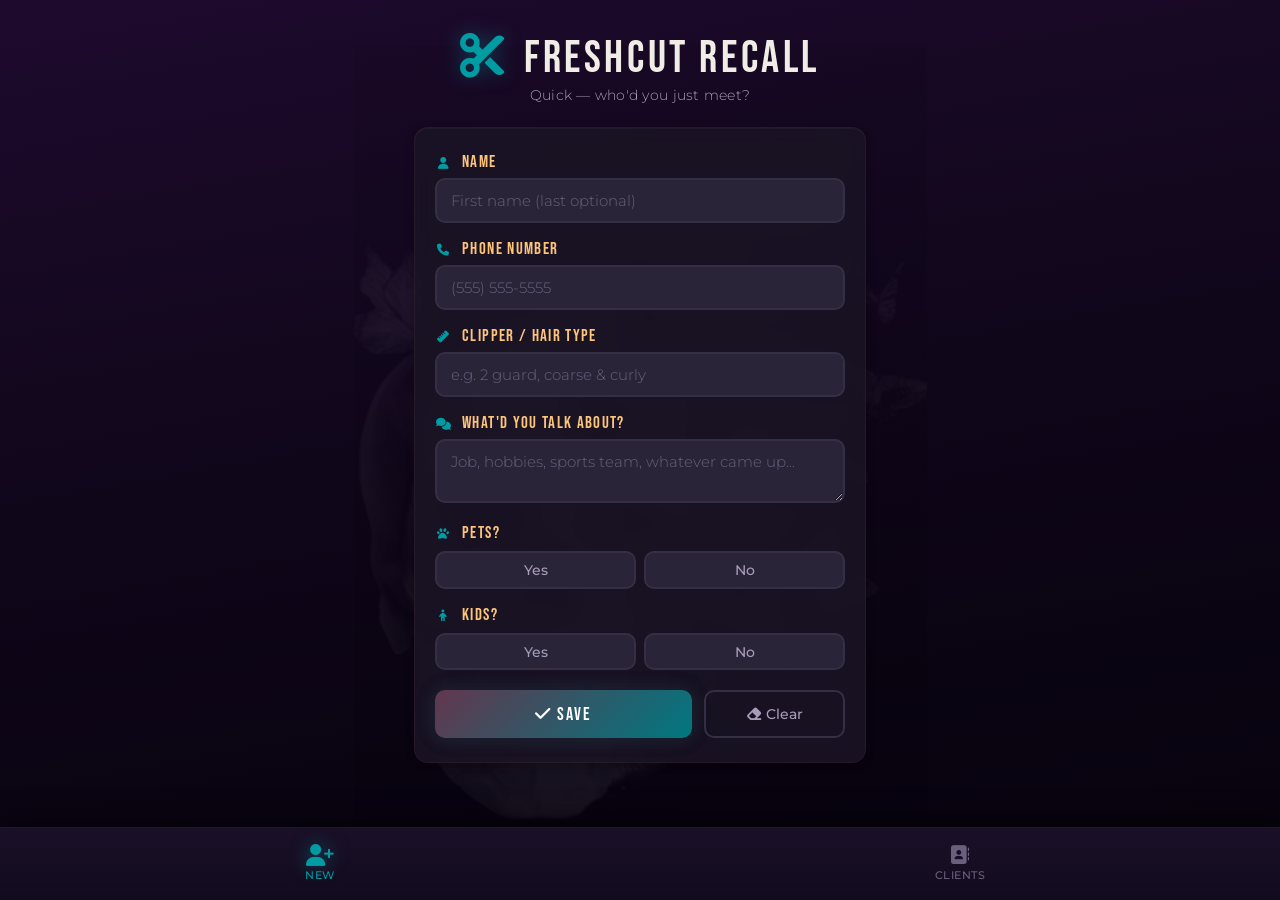
==== index.html @ a7195bd8 "Add files via upload" ====
<!DOCTYPE html>
<html lang="en">
<head>
  <meta charset="UTF-8" />
  <meta name="viewport" content="width=device-width, initial-scale=1.0, maximum-scale=1.0, user-scalable=no" />
  <title>FreshCut Recall</title>
  <link rel="icon" href="data:image/svg+xml,<svg xmlns='http://www.w3.org/2000/svg' viewBox='0 0 100 100'><text y='.9em' font-size='90'>✂️</text></svg>" />
  <link rel="preconnect" href="https://fonts.googleapis.com" />
  <link rel="preconnect" href="https://fonts.gstatic.com" crossorigin />
  <link href="https://fonts.googleapis.com/css2?family=Bebas+Neue&family=Montserrat:wght@300;400;500;600;700&display=swap" rel="stylesheet" />
  <link rel="stylesheet" href="https://cdnjs.cloudflare.com/ajax/libs/font-awesome/6.5.0/css/all.min.css" />
  <link rel="stylesheet" href="style.css" />
</head>
<body>

  <!-- ═══════════════════════════════════════════════ -->
  <!-- TAB BAR NAVIGATION                              -->
  <!-- ═══════════════════════════════════════════════ -->
  <nav class="tab-bar" id="tabBar">
    <button class="tab-btn active" data-tab="add" onclick="switchTab('add')">
      <i class="fas fa-user-plus"></i>
      <span>New</span>
    </button>
    <button class="tab-btn" data-tab="database" onclick="switchTab('database')">
      <i class="fas fa-address-book"></i>
      <span>Clients</span>
    </button>
  </nav>

  <!-- ═══════════════════════════════════════════════ -->
  <!-- SCREEN 1: ADD NEW PERSON                        -->
  <!-- ═══════════════════════════════════════════════ -->
  <main class="screen active" id="screen-add">
    <header class="screen-header">
      <h1><i class="fas fa-scissors"></i> FreshCut Recall</h1>
      <p class="tagline">Quick — who'd you just meet?</p>
    </header>

    <form id="addForm" class="entry-form" onsubmit="handleSave(event)">
      <!-- Hidden field for editing existing entries -->
      <input type="hidden" id="editId" value="" />

      <div class="form-group">
        <label for="personName"><i class="fas fa-user"></i> Name</label>
        <input type="text" id="personName" placeholder="First name (last optional)" autocomplete="off" required />
      </div>

      <div class="form-group">
        <label for="phoneNumber"><i class="fas fa-phone"></i> Phone Number</label>
        <input type="tel" id="phoneNumber" placeholder="(555) 555-5555" autocomplete="off" />
      </div>

      <div class="form-group">
        <label for="clipperType"><i class="fas fa-ruler"></i> Clipper / Hair Type</label>
        <input type="text" id="clipperType" placeholder="e.g. 2 guard, coarse & curly" autocomplete="off" />
      </div>

      <div class="form-group">
        <label for="talkAbout"><i class="fas fa-comments"></i> What'd you talk about?</label>
        <textarea id="talkAbout" rows="2" placeholder="Job, hobbies, sports team, whatever came up..."></textarea>
      </div>

      <!-- Pets section -->
      <div class="form-group toggle-group">
        <label><i class="fas fa-paw"></i> Pets?</label>
        <div class="toggle-row">
          <button type="button" class="toggle-btn" id="petsYes" onclick="togglePets(true)">Yes</button>
          <button type="button" class="toggle-btn" id="petsNo" onclick="togglePets(false)">No</button>
        </div>
      </div>
      <div class="form-group sub-field hidden" id="petDetails">
        <label for="petKind">What kind?</label>
        <input type="text" id="petKind" placeholder="Dog, cat, snake..." autocomplete="off" />
      </div>

      <!-- Kids section -->
      <div class="form-group toggle-group">
        <label><i class="fas fa-child"></i> Kids?</label>
        <div class="toggle-row">
          <button type="button" class="toggle-btn" id="kidsYes" onclick="toggleKids(true)">Yes</button>
          <button type="button" class="toggle-btn" id="kidsNo" onclick="toggleKids(false)">No</button>
        </div>
      </div>
      <div class="form-group sub-field hidden" id="kidDetails">
        <label for="kidInfo">How many & ages</label>
        <input type="text" id="kidInfo" placeholder="e.g. 3 teen daughters, 2 adult boys" autocomplete="off" />
      </div>

      <div class="form-actions">
        <button type="submit" class="btn-save" id="saveBtn">
          <i class="fas fa-check"></i> Save
        </button>
        <button type="button" class="btn-clear" onclick="clearForm()">
          <i class="fas fa-eraser"></i> Clear
        </button>
      </div>
    </form>
  </main>

  <!-- ═══════════════════════════════════════════════ -->
  <!-- SCREEN 2: DATABASE / SEARCH                     -->
  <!-- ═══════════════════════════════════════════════ -->
  <main class="screen" id="screen-database">
    <header class="screen-header">
      <h1><i class="fas fa-address-book"></i> Your Clients</h1>
      <div class="search-bar">
        <i class="fas fa-search"></i>
        <input type="text" id="searchInput" placeholder="Search by name or phone..." oninput="filterClients()" autocomplete="off" />
      </div>
      <p class="client-count" id="clientCount">0 people saved</p>
    </header>

    <!-- Empty state -->
    <div class="empty-state" id="emptyState">
      <i class="fas fa-user-plus"></i>
      <p>No one here yet — go meet someone!</p>
    </div>

    <!-- Client list -->
    <div class="client-list" id="clientList"></div>

    <!-- Export backup -->
    <div class="export-row" id="exportRow">
      <button class="btn-export" onclick="exportToCSV()">
        <i class="fas fa-download"></i> Backup to CSV
      </button>
    </div>
  </main>

  <!-- ═══════════════════════════════════════════════ -->
  <!-- PROFILE MODAL (view / edit a single person)     -->
  <!-- ═══════════════════════════════════════════════ -->
  <div class="modal-overlay hidden" id="profileModal">
    <div class="modal-card">
      <button class="modal-close" onclick="closeProfile()"><i class="fas fa-times"></i></button>
      <div id="profileContent"></div>
    </div>
  </div>

  <script src="app.js"></script>
</body>
</html>
---- style.css ----
/* ══════════════════════════════════════════════════════════
   FRESHCUT RECALL — Dark Jewel-Tone Stylesheet
   Color Palette:
     Deep Purple Gradient background
     Dark Surface #1A1525  (cards, form backgrounds)
     Charcoal     #2A2438  (elevated surfaces, inputs)
     Plum         #62374E  (secondary accent)
     Teal         #007880  (primary accent, buttons)
     Gold         #FDC57B  (highlights, warmth, avatars)
   Font: Bebas Neue (headings) + Poppins (body)
   ══════════════════════════════════════════════════════════ */

:root {
  --deep-purple: #0D0818;
  --mid-purple: #1A1028;
  --dark-surface: #1A1525;
  --charcoal: #2A2438;
  --charcoal-light: #362E45;
  --plum: #62374E;
  --plum-light: #7E4A66;
  --teal: #007880;
  --teal-light: #009BA3;
  --teal-glow: rgba(0,120,128,0.2);
  --gold: #FDC57B;
  --gold-soft: rgba(253,197,123,0.15);
  --white: #FFFFFF;
  --text-bright: #F0ECE6;
  --text-mid: #A89DB8;
  --text-dim: #6B5F7E;
  --border: rgba(255,255,255,0.07);
  --border-focus: rgba(0,120,128,0.5);
  --danger: #C0392B;
  --danger-light: #E74C3C;
  --shadow-sm: 0 2px 8px rgba(0,0,0,0.3);
  --shadow-md: 0 4px 20px rgba(0,0,0,0.4);
  --shadow-lg: 0 8px 40px rgba(0,0,0,0.5);
  --radius: 14px;
  --radius-sm: 10px;
}

/* ── RESET & BASE ──────────────────────────────── */

*, *::before, *::after {
  box-sizing: border-box;
  margin: 0;
  padding: 0;
}

html {
  font-size: 16px;
  -webkit-tap-highlight-color: transparent;
}

body {
  font-family: 'Montserrat', -apple-system, BlinkMacSystemFont, sans-serif;
  background: linear-gradient(
    170deg,
    #1E0A2E 0%,
    #160822 25%,
    #0F0619 50%,
    #0A0412 75%,
    #07030D 100%
  );
  background-attachment: fixed;
  color: var(--text-bright);
  min-height: 100dvh;
  padding-bottom: 80px;
  font-weight: 300;
  -webkit-font-smoothing: antialiased;
  position: relative;
}

body::before {
  content: '';
  position: fixed;
  top: 50%;
  left: 50%;
  transform: translate(-50%, -50%);
  width: 90vmin;
  height: 90vmin;
  background: url('skull-bg.jpg') center/contain no-repeat;
  opacity: 0.06;
  pointer-events: none;
  z-index: 0;
}

input, textarea, button, select {
  font-family: inherit;
  font-size: inherit;
}

/* ── TAB BAR ───────────────────────────────────── */

.tab-bar {
  position: fixed;
  bottom: 0;
  left: 0;
  right: 0;
  display: flex;
  background: linear-gradient(180deg, #1A1028 0%, #120B1E 100%);
  border-top: 1px solid rgba(98,55,78,0.25);
  padding: 0.5rem 0 calc(0.5rem + env(safe-area-inset-bottom, 0px));
  z-index: 100;
  box-shadow: 0 -4px 30px rgba(0,0,0,0.6);
}

.tab-btn {
  flex: 1;
  display: flex;
  flex-direction: column;
  align-items: center;
  gap: 0.2rem;
  padding: 0.6rem 0;
  background: none;
  border: none;
  color: var(--text-dim);
  font-size: 0.7rem;
  font-weight: 500;
  cursor: pointer;
  transition: color 0.2s;
  letter-spacing: 0.05em;
  text-transform: uppercase;
}

.tab-btn i {
  font-size: 1.2rem;
  transition: transform 0.2s, color 0.2s;
}

.tab-btn.active {
  color: var(--teal-light);
}

.tab-btn.active i {
  transform: scale(1.15);
  filter: drop-shadow(0 0 8px rgba(0,155,163,0.5));
}

.tab-btn:hover:not(.active) {
  color: var(--text-mid);
}

/* ── SCREENS ───────────────────────────────────── */

.screen {
  display: none;
  max-width: 500px;
  margin: 0 auto;
  padding: 1.5rem 1rem;
  animation: fadeIn 0.25s ease;
  position: relative;
  z-index: 1;
}

.screen.active {
  display: block;
}

@keyframes fadeIn {
  from { opacity: 0; transform: translateY(8px); }
  to { opacity: 1; transform: translateY(0); }
}

/* ── SCREEN HEADER ─────────────────────────────── */

.screen-header {
  text-align: center;
  margin-bottom: 1.5rem;
}

.screen-header h1 {
  font-family: 'Bebas Neue', 'Montserrat', sans-serif;
  font-size: 2.8rem;
  font-weight: 400;
  color: var(--text-bright);
  letter-spacing: 0.08em;
  text-transform: uppercase;
}

.screen-header h1 i {
  color: var(--teal-light);
  margin-right: 0.3rem;
  filter: drop-shadow(0 0 10px rgba(0,155,163,0.4));
}

.tagline {
  color: var(--text-mid);
  font-size: 0.85rem;
  font-weight: 300;
  margin-top: 0.15rem;
  letter-spacing: 0.02em;
}

/* ── FORM ──────────────────────────────────────── */

.entry-form {
  background: rgba(26,21,37,0.85);
  border: 1px solid rgba(98,55,78,0.2);
  border-radius: var(--radius);
  padding: 1.5rem 1.25rem;
  box-shadow: var(--shadow-sm), inset 0 1px 0 rgba(255,255,255,0.03);
  backdrop-filter: blur(10px);
}

.form-group {
  margin-bottom: 1rem;
}

.form-group label {
  display: block;
  font-family: 'Bebas Neue', 'Montserrat', sans-serif;
  font-size: 1.05rem;
  font-weight: 400;
  color: var(--gold);
  margin-bottom: 0.35rem;
  letter-spacing: 0.08em;
  text-transform: uppercase;
}

.form-group label i {
  width: 18px;
  text-align: center;
  margin-right: 0.3rem;
  color: var(--teal-light);
  font-size: 0.75rem;
}

.form-group input[type="text"],
.form-group input[type="tel"],
.form-group textarea {
  width: 100%;
  padding: 0.7rem 0.9rem;
  border: 2px solid var(--charcoal-light);
  border-radius: var(--radius-sm);
  font-size: 0.95rem;
  color: var(--text-bright);
  background: var(--charcoal);
  transition: border-color 0.2s, box-shadow 0.2s;
  outline: none;
}

.form-group input:focus,
.form-group textarea:focus {
  border-color: var(--teal);
  box-shadow: 0 0 0 3px var(--teal-glow), 0 0 15px var(--teal-glow);
  background: var(--charcoal-light);
}

.form-group textarea {
  resize: vertical;
  min-height: 60px;
}

.form-group input::placeholder,
.form-group textarea::placeholder {
  color: var(--text-dim);
  font-weight: 300;
}

/* ── TOGGLE BUTTONS (Yes / No) ─────────────────── */

.toggle-group label {
  margin-bottom: 0.5rem;
}

.toggle-row {
  display: flex;
  gap: 0.5rem;
}

.toggle-btn {
  flex: 1;
  padding: 0.55rem 1rem;
  border: 2px solid var(--charcoal-light);
  border-radius: var(--radius-sm);
  background: var(--charcoal);
  color: var(--text-mid);
  font-size: 0.85rem;
  font-weight: 500;
  cursor: pointer;
  transition: all 0.2s;
}

.toggle-btn:hover {
  border-color: var(--teal);
  color: var(--teal-light);
}

.toggle-btn.selected-yes {
  background: var(--teal);
  border-color: var(--teal);
  color: var(--white);
  box-shadow: 0 0 15px var(--teal-glow);
}

.toggle-btn.selected-no {
  background: var(--plum);
  border-color: var(--plum);
  color: var(--white);
  box-shadow: 0 0 12px rgba(98,55,78,0.25);
}

/* ── SUB-FIELDS (pet kind, kid info) ──────────── */

.sub-field {
  margin-left: 1rem;
  padding-left: 0.75rem;
  border-left: 3px solid var(--gold);
  transition: all 0.3s ease;
}

.sub-field.hidden {
  display: none;
}

.sub-field label {
  color: var(--text-mid) !important;
}

/* ── FORM ACTIONS ──────────────────────────────── */

.form-actions {
  display: flex;
  gap: 0.75rem;
  margin-top: 1.25rem;
}

.btn-save {
  flex: 2;
  padding: 0.8rem 1.5rem;
  background: linear-gradient(135deg, var(--plum) 0%, var(--teal) 100%);
  color: var(--white);
  border: none;
  border-radius: var(--radius-sm);
  font-family: 'Bebas Neue', 'Montserrat', sans-serif;
  font-size: 1.1rem;
  font-weight: 400;
  letter-spacing: 0.1em;
  text-transform: uppercase;
  cursor: pointer;
  transition: all 0.2s ease;
  box-shadow: 0 0 20px rgba(0,120,128,0.2), 0 0 20px rgba(98,55,78,0.15);
}

.btn-save:hover {
  background: linear-gradient(135deg, var(--plum-light) 0%, var(--teal-light) 100%);
  box-shadow: 0 0 30px rgba(0,120,128,0.35);
}

.btn-save:active {
  transform: scale(0.97);
}

.btn-save.editing {
  background: var(--plum);
  box-shadow: 0 0 20px rgba(98,55,78,0.3);
}

.btn-save.editing:hover {
  background: var(--plum-light);
}

.btn-clear {
  flex: 1;
  padding: 0.8rem 1rem;
  background: none;
  border: 2px solid var(--charcoal-light);
  border-radius: var(--radius-sm);
  color: var(--text-mid);
  font-size: 0.9rem;
  font-weight: 500;
  cursor: pointer;
  transition: all 0.2s;
}

.btn-clear:hover {
  border-color: var(--danger);
  color: var(--danger-light);
}

/* ── SEARCH BAR ────────────────────────────────── */

.search-bar {
  display: flex;
  align-items: center;
  background: var(--charcoal);
  border: 2px solid var(--charcoal-light);
  border-radius: var(--radius-sm);
  padding: 0.6rem 0.9rem;
  margin-top: 1rem;
  transition: border-color 0.2s, box-shadow 0.2s;
}

.search-bar:focus-within {
  border-color: var(--teal);
  box-shadow: 0 0 0 3px var(--teal-glow);
}

.search-bar i {
  color: var(--text-dim);
  margin-right: 0.5rem;
  font-size: 0.9rem;
}

.search-bar input {
  flex: 1;
  border: none;
  outline: none;
  font-size: 0.95rem;
  color: var(--text-bright);
  background: transparent;
}

.search-bar input::placeholder {
  color: var(--text-dim);
  font-weight: 300;
}

.client-count {
  margin-top: 0.6rem;
  font-size: 0.78rem;
  color: var(--text-dim);
  font-weight: 400;
}

/* ── EMPTY STATE ───────────────────────────────── */

.empty-state {
  text-align: center;
  padding: 3rem 1rem;
  color: var(--text-dim);
}

.empty-state i {
  font-size: 2.5rem;
  margin-bottom: 0.75rem;
  color: var(--gold);
  filter: drop-shadow(0 0 12px var(--gold-soft));
}

.empty-state p {
  font-size: 0.95rem;
  font-weight: 400;
  color: var(--text-mid);
}

/* ── CLIENT LIST ───────────────────────────────── */

.client-list {
  display: flex;
  flex-direction: column;
  gap: 0.6rem;
}

.client-card {
  display: flex;
  align-items: center;
  gap: 0.85rem;
  background: rgba(26,21,37,0.8);
  border: 1px solid rgba(98,55,78,0.15);
  padding: 0.9rem 1rem;
  border-radius: var(--radius-sm);
  box-shadow: var(--shadow-sm);
  cursor: pointer;
  transition: transform 0.15s, box-shadow 0.15s, border-color 0.2s;
  backdrop-filter: blur(8px);
}

.client-card:hover {
  transform: translateY(-1px);
  box-shadow: var(--shadow-md);
  border-color: rgba(0,120,128,0.3);
}

.client-card:active {
  transform: scale(0.98);
}

.client-avatar {
  width: 44px;
  height: 44px;
  border-radius: 50%;
  background: linear-gradient(135deg, var(--plum) 0%, var(--teal) 100%);
  color: var(--gold);
  display: flex;
  align-items: center;
  justify-content: center;
  font-family: 'Bebas Neue', 'Montserrat', sans-serif;
  font-weight: 400;
  font-size: 1.1rem;
  flex-shrink: 0;
  letter-spacing: 0.05em;
  box-shadow: 0 0 10px rgba(0,120,128,0.15);
}

.client-info {
  flex: 1;
  min-width: 0;
}

.client-name {
  font-weight: 600;
  font-size: 0.95rem;
  color: var(--text-bright);
  white-space: nowrap;
  overflow: hidden;
  text-overflow: ellipsis;
}

.client-preview {
  font-size: 0.78rem;
  color: var(--text-dim);
  white-space: nowrap;
  overflow: hidden;
  text-overflow: ellipsis;
  margin-top: 0.1rem;
}

.client-date {
  color: var(--text-dim);
  font-size: 0.82rem;
  flex-shrink: 0;
  white-space: nowrap;
}

/* ── EXPORT BUTTON ─────────────────────────────── */

.export-row {
  text-align: center;
  margin-top: 1.5rem;
  padding-bottom: 1rem;
}

.btn-export {
  padding: 0.6rem 1.2rem;
  background: none;
  border: 1px solid var(--border);
  border-radius: var(--radius-sm);
  color: var(--text-dim);
  font-size: 0.8rem;
  font-weight: 400;
  cursor: pointer;
  transition: all 0.2s;
}

.btn-export i {
  margin-right: 0.3rem;
}

.btn-export:hover {
  border-color: var(--teal);
  color: var(--teal-light);
}

/* ── PROFILE MODAL ─────────────────────────────── */

.modal-overlay {
  position: fixed;
  top: 0;
  left: 0;
  right: 0;
  bottom: 0;
  background: rgba(13,8,24,0.8);
  backdrop-filter: blur(8px);
  z-index: 200;
  display: flex;
  align-items: flex-end;
  justify-content: center;
  padding: 1rem;
  animation: overlayIn 0.2s ease;
}

.modal-overlay.hidden {
  display: none;
}

@keyframes overlayIn {
  from { opacity: 0; }
  to { opacity: 1; }
}

.modal-card {
  background: linear-gradient(170deg, #1E1530 0%, #150E22 100%);
  border: 1px solid rgba(98,55,78,0.2);
  border-radius: var(--radius) var(--radius) 0 0;
  width: 100%;
  max-width: 500px;
  max-height: 85vh;
  overflow-y: auto;
  padding: 1.5rem 1.25rem 2rem;
  position: relative;
  animation: slideUp 0.3s ease;
  box-shadow: var(--shadow-lg);
}

@keyframes slideUp {
  from { transform: translateY(100px); opacity: 0; }
  to { transform: translateY(0); opacity: 1; }
}

.modal-close {
  position: absolute;
  top: 1rem;
  right: 1rem;
  background: var(--charcoal);
  border: 1px solid var(--border);
  width: 36px;
  height: 36px;
  border-radius: 50%;
  display: flex;
  align-items: center;
  justify-content: center;
  font-size: 1rem;
  color: var(--text-mid);
  cursor: pointer;
  transition: all 0.2s;
}

.modal-close:hover {
  background: var(--danger);
  border-color: var(--danger);
  color: var(--white);
}

/* ── PROFILE CONTENT ───────────────────────────── */

.profile-header {
  text-align: center;
  margin-bottom: 1.25rem;
}

.profile-avatar {
  width: 64px;
  height: 64px;
  border-radius: 50%;
  background: linear-gradient(135deg, var(--plum) 0%, var(--teal) 100%);
  color: var(--gold);
  display: flex;
  align-items: center;
  justify-content: center;
  font-family: 'Bebas Neue', 'Montserrat', sans-serif;
  font-weight: 400;
  font-size: 1.6rem;
  margin: 0 auto 0.6rem;
  letter-spacing: 0.05em;
  box-shadow: 0 0 25px rgba(0,120,128,0.2), 0 0 25px rgba(98,55,78,0.2);
}

.profile-name {
  font-family: 'Bebas Neue', 'Montserrat', sans-serif;
  font-size: 2rem;
  font-weight: 400;
  letter-spacing: 0.06em;
  color: var(--text-bright);
}

.profile-date {
  font-size: 0.75rem;
  color: var(--text-mid);
  margin-top: 0.2rem;
}

.profile-fields {
  display: flex;
  flex-direction: column;
  gap: 0.75rem;
}

.profile-field {
  background: rgba(42,36,56,0.6);
  border: 1px solid var(--border);
  border-radius: var(--radius-sm);
  padding: 0.75rem 0.9rem;
}

.profile-field-label {
  font-family: 'Bebas Neue', 'Montserrat', sans-serif;
  font-size: 0.78rem;
  font-weight: 400;
  color: var(--teal-light);
  text-transform: uppercase;
  letter-spacing: 0.1em;
  margin-bottom: 0.2rem;
}

.profile-field-value {
  font-size: 0.93rem;
  color: var(--text-bright);
  line-height: 1.4;
}

.profile-field-value.empty {
  color: var(--text-dim);
  font-style: italic;
}

.profile-actions {
  display: flex;
  gap: 0.6rem;
  margin-top: 1.25rem;
}

.btn-edit {
  flex: 2;
  padding: 0.75rem 1rem;
  background: linear-gradient(135deg, var(--plum) 0%, var(--teal) 100%);
  color: var(--white);
  border: none;
  border-radius: var(--radius-sm);
  font-family: 'Bebas Neue', 'Montserrat', sans-serif;
  font-size: 1rem;
  font-weight: 400;
  letter-spacing: 0.08em;
  text-transform: uppercase;
  cursor: pointer;
  transition: all 0.2s ease;
  box-shadow: 0 0 20px rgba(0,120,128,0.2), 0 0 20px rgba(98,55,78,0.15);
}

.btn-edit:hover {
  background: linear-gradient(135deg, var(--plum-light) 0%, var(--teal-light) 100%);
}

.btn-edit:active {
  transform: scale(0.97);
}

.btn-delete {
  flex: 1;
  padding: 0.75rem 1rem;
  background: none;
  border: 2px solid var(--charcoal-light);
  border-radius: var(--radius-sm);
  color: var(--text-mid);
  font-size: 0.9rem;
  font-weight: 500;
  cursor: pointer;
  transition: all 0.2s;
}

.btn-delete:hover {
  border-color: var(--danger);
  color: var(--danger-light);
  background: rgba(192,57,43,0.1);
}

/* ── TOAST NOTIFICATION ────────────────────────── */

.toast {
  position: fixed;
  top: 1rem;
  left: 50%;
  transform: translateX(-50%) translateY(-100px);
  background: linear-gradient(135deg, var(--teal) 0%, var(--plum) 100%);
  color: var(--white);
  padding: 0.75rem 1.5rem;
  border-radius: var(--radius-sm);
  font-family: 'Bebas Neue', 'Montserrat', sans-serif;
  font-size: 1rem;
  font-weight: 400;
  letter-spacing: 0.08em;
  text-transform: uppercase;
  box-shadow: 0 4px 25px rgba(0,120,128,0.3);
  z-index: 300;
  transition: transform 0.3s ease;
  pointer-events: none;
}

.toast.show {
  transform: translateX(-50%) translateY(0);
}

/* ── CONFIRM DELETE ────────────────────────────── */

.confirm-delete {
  text-align: center;
  padding: 0.5rem 0;
}

.confirm-delete p {
  font-size: 0.9rem;
  color: var(--text-mid);
  margin-bottom: 0.75rem;
}

.confirm-delete .btn-row {
  display: flex;
  gap: 0.6rem;
  justify-content: center;
}

.btn-confirm-delete {
  padding: 0.6rem 1.5rem;
  background: var(--danger);
  color: var(--white);
  border: none;
  border-radius: var(--radius-sm);
  font-size: 0.85rem;
  font-weight: 600;
  cursor: pointer;
  transition: background 0.2s;
}

.btn-confirm-delete:hover {
  background: var(--danger-light);
}

.btn-cancel-delete {
  padding: 0.6rem 1.5rem;
  background: var(--charcoal);
  color: var(--text-mid);
  border: 1px solid var(--border);
  border-radius: var(--radius-sm);
  font-size: 0.85rem;
  font-weight: 500;
  cursor: pointer;
  transition: background 0.2s;
}

.btn-cancel-delete:hover {
  background: var(--charcoal-light);
}

/* ── RESPONSIVE ────────────────────────────────── */

@media (min-width: 600px) {
  body {
    padding-bottom: 90px;
  }
  .screen {
    padding: 2rem 1.5rem;
  }
  .modal-overlay {
    align-items: center;
  }
  .modal-card {
    border-radius: var(--radius);
    max-height: 80vh;
  }
}
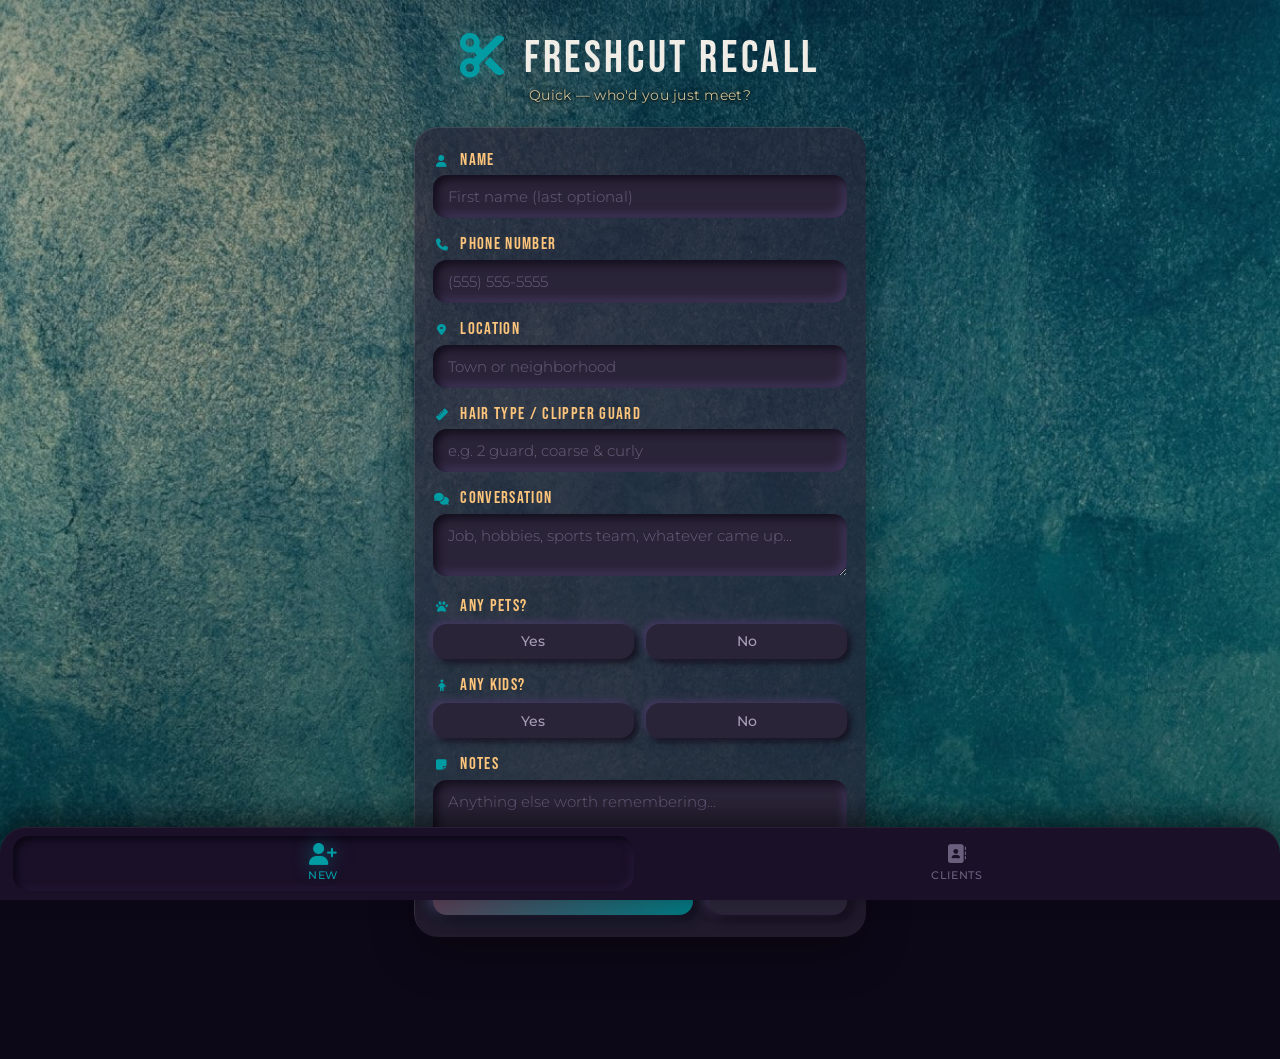
==== commit aa7aec1f: "Design refresh + keyword search (draft) - Teal Plaster background (27% darken), neumorphic surfaces," ====
--- a/index.html
+++ b/index.html
@@ -10,6 +10,9 @@
   <link href="https://fonts.googleapis.com/css2?family=Bebas+Neue&family=Montserrat:wght@300;400;500;600;700&display=swap" rel="stylesheet" />
   <link rel="stylesheet" href="https://cdnjs.cloudflare.com/ajax/libs/font-awesome/6.5.0/css/all.min.css" />
   <link rel="stylesheet" href="style.css" />
+  <!-- home-screen app icon (added 2026-06-15) -->
+  <link rel="apple-touch-icon" sizes="180x180" href="/apple-touch-icon.png">
+  <link rel="icon" type="image/png" sizes="192x192" href="/icon-192.png">
 </head>
 <body>
 
@@ -51,18 +54,23 @@
       </div>
 
       <div class="form-group">
-        <label for="clipperType"><i class="fas fa-ruler"></i> Clipper / Hair Type</label>
+        <label for="location"><i class="fas fa-location-dot"></i> Location</label>
+        <input type="text" id="location" placeholder="Town or neighborhood" autocomplete="off" />
+      </div>
+
+      <div class="form-group">
+        <label for="clipperType"><i class="fas fa-ruler"></i> Hair Type / Clipper Guard</label>
         <input type="text" id="clipperType" placeholder="e.g. 2 guard, coarse & curly" autocomplete="off" />
       </div>
 
       <div class="form-group">
-        <label for="talkAbout"><i class="fas fa-comments"></i> What'd you talk about?</label>
+        <label for="talkAbout"><i class="fas fa-comments"></i> Conversation</label>
         <textarea id="talkAbout" rows="2" placeholder="Job, hobbies, sports team, whatever came up..."></textarea>
       </div>
 
       <!-- Pets section -->
       <div class="form-group toggle-group">
-        <label><i class="fas fa-paw"></i> Pets?</label>
+        <label><i class="fas fa-paw"></i> Any Pets?</label>
         <div class="toggle-row">
           <button type="button" class="toggle-btn" id="petsYes" onclick="togglePets(true)">Yes</button>
           <button type="button" class="toggle-btn" id="petsNo" onclick="togglePets(false)">No</button>
@@ -75,15 +83,20 @@
 
       <!-- Kids section -->
       <div class="form-group toggle-group">
-        <label><i class="fas fa-child"></i> Kids?</label>
+        <label><i class="fas fa-child"></i> Any Kids?</label>
         <div class="toggle-row">
           <button type="button" class="toggle-btn" id="kidsYes" onclick="toggleKids(true)">Yes</button>
           <button type="button" class="toggle-btn" id="kidsNo" onclick="toggleKids(false)">No</button>
         </div>
       </div>
       <div class="form-group sub-field hidden" id="kidDetails">
-        <label for="kidInfo">How many & ages</label>
+        <label for="kidInfo">How many?</label>
         <input type="text" id="kidInfo" placeholder="e.g. 3 teen daughters, 2 adult boys" autocomplete="off" />
+      </div>
+
+      <div class="form-group">
+        <label for="notes"><i class="fas fa-note-sticky"></i> Notes</label>
+        <textarea id="notes" rows="2" placeholder="Anything else worth remembering..."></textarea>
       </div>
 
       <div class="form-actions">
@@ -103,9 +116,15 @@
   <main class="screen" id="screen-database">
     <header class="screen-header">
       <h1><i class="fas fa-address-book"></i> Your Clients</h1>
-      <div class="search-bar">
-        <i class="fas fa-search"></i>
-        <input type="text" id="searchInput" placeholder="Search by name or phone..." oninput="filterClients()" autocomplete="off" />
+      <div class="search-wrap">
+        <div class="search-bar">
+          <i class="fas fa-search"></i>
+          <input type="search" id="searchInput" placeholder="Name, phone or keyword" oninput="filterClients()" autocomplete="off" aria-label="Search clients" />
+          <button type="button" class="cal-btn" id="calBtn" onclick="toggleCalendar()" aria-label="Pick a date" aria-expanded="false">
+            <i class="fas fa-calendar-days"></i>
+          </button>
+        </div>
+        <div class="cal hidden" id="calendar"></div>
       </div>
       <p class="client-count" id="clientCount">0 people saved</p>
     </header>
--- a/style.css
+++ b/style.css
@@ -1,5 +1,7 @@
 /* ══════════════════════════════════════════════════════════
    FRESHCUT RECALL — Dark Jewel-Tone Stylesheet
+   2026-09-29 refresh: Teal Plaster background, neumorphic surfaces,
+   see-through cards at 67%, pale antique gold small text.
    Color Palette:
      Deep Purple Gradient background
      Dark Surface #1A1525  (cards, form backgrounds)
@@ -36,6 +38,16 @@
   --shadow-lg: 0 8px 40px rgba(0,0,0,0.5);
   --radius: 14px;
   --radius-sm: 10px;
+
+  /* Design refresh 2026-09-29 — neumorphic on Teal Plaster */
+  --meta: #C8BD93;                /* pale antique gold — tagline, counts, previews, dates */
+  --n-lift: #433960;              /* light side of a raised/pressed purple surface */
+  --n-sink: #120D1A;              /* dark side */
+  --n-raise: -5px -5px 12px var(--n-lift), 5px 5px 12px var(--n-sink);
+  --n-raise-sm: -3px -3px 7px var(--n-lift), 3px 3px 7px var(--n-sink);
+  --n-press: inset 4px 4px 8px var(--n-sink), inset -4px -4px 8px var(--n-lift);
+  --glass: rgba(42,36,56,0.67);   /* see-through cards, 67% */
+  --halo: 0 1px 2px rgba(0,0,0,.9), 0 0 10px rgba(0,0,0,.75), 0 0 18px rgba(0,0,0,.5);
 }
 
 /* ── RESET & BASE ──────────────────────────────── */
@@ -53,15 +65,7 @@
 
 body {
   font-family: 'Montserrat', -apple-system, BlinkMacSystemFont, sans-serif;
-  background: linear-gradient(
-    170deg,
-    #1E0A2E 0%,
-    #160822 25%,
-    #0F0619 50%,
-    #0A0412 75%,
-    #07030D 100%
-  );
-  background-attachment: fixed;
+  background: var(--deep-purple);
   color: var(--text-bright);
   min-height: 100dvh;
   padding-bottom: 80px;
@@ -70,7 +74,20 @@
   position: relative;
 }
 
+/* Teal Plaster background, darkened 27%. A fixed layer (not background-attachment:fixed, which iOS ignores). */
 body::before {
+  content: '';
+  position: fixed;
+  inset: 0;
+  background:
+    linear-gradient(180deg, rgba(4,12,16,.27) 0%, rgba(4,12,16,.2) 50%, rgba(4,12,16,.37) 100%),
+    url('teal-plaster-bg.jpg') 30% center / cover no-repeat;
+  pointer-events: none;
+  z-index: 0;
+}
+
+/* Skull watermark — screen blend drops its black box on the photo ground */
+body::after {
   content: '';
   position: fixed;
   top: 50%;
@@ -79,7 +96,8 @@
   width: 90vmin;
   height: 90vmin;
   background: url('skull-bg.jpg') center/contain no-repeat;
-  opacity: 0.06;
+  mix-blend-mode: screen;
+  opacity: 0.09;
   pointer-events: none;
   z-index: 0;
 }
@@ -97,11 +115,12 @@
   left: 0;
   right: 0;
   display: flex;
-  background: linear-gradient(180deg, #1A1028 0%, #120B1E 100%);
-  border-top: 1px solid rgba(98,55,78,0.25);
-  padding: 0.5rem 0 calc(0.5rem + env(safe-area-inset-bottom, 0px));
+  gap: 0.8rem;
+  background: #1A1028;
+  border-radius: 26px 26px 0 0;
+  padding: 0.55rem 0.8rem calc(0.55rem + env(safe-area-inset-bottom, 0px));
   z-index: 100;
-  box-shadow: 0 -4px 30px rgba(0,0,0,0.6);
+  box-shadow: 0 -10px 26px rgba(0,0,0,0.5), inset 0 1px 0 rgba(255,255,255,0.06);
 }
 
 .tab-btn {
@@ -116,8 +135,9 @@
   color: var(--text-dim);
   font-size: 0.7rem;
   font-weight: 500;
-  cursor: pointer;
-  transition: color 0.2s;
+  border-radius: 16px;
+  cursor: pointer;
+  transition: color 0.2s, box-shadow 0.2s;
   letter-spacing: 0.05em;
   text-transform: uppercase;
 }
@@ -129,6 +149,7 @@
 
 .tab-btn.active {
   color: var(--teal-light);
+  box-shadow: inset 3px 3px 7px #0A0612, inset -3px -3px 7px #271A3A;   /* pressed well */
 }
 
 .tab-btn.active i {
@@ -184,9 +205,10 @@
 }
 
 .tagline {
-  color: var(--text-mid);
+  color: var(--meta);
+  text-shadow: var(--halo);
   font-size: 0.85rem;
-  font-weight: 300;
+  font-weight: 400;
   margin-top: 0.15rem;
   letter-spacing: 0.02em;
 }
@@ -194,12 +216,10 @@
 /* ── FORM ──────────────────────────────────────── */
 
 .entry-form {
-  background: rgba(26,21,37,0.85);
-  border: 1px solid rgba(98,55,78,0.2);
-  border-radius: var(--radius);
-  padding: 1.5rem 1.25rem;
-  box-shadow: var(--shadow-sm), inset 0 1px 0 rgba(255,255,255,0.03);
-  backdrop-filter: blur(10px);
+  background: var(--glass);
+  border-radius: 24px;
+  padding: 1.4rem 1.2rem;
+  box-shadow: 0 18px 40px rgba(0,0,0,0.35), inset 1px 1px 0 rgba(255,255,255,0.1);
 }
 
 .form-group {
@@ -229,21 +249,20 @@
 .form-group input[type="tel"],
 .form-group textarea {
   width: 100%;
-  padding: 0.7rem 0.9rem;
-  border: 2px solid var(--charcoal-light);
-  border-radius: var(--radius-sm);
+  padding: 0.75rem 0.95rem;
+  border: 0;
+  border-radius: 14px;
   font-size: 0.95rem;
   color: var(--text-bright);
   background: var(--charcoal);
-  transition: border-color 0.2s, box-shadow 0.2s;
+  box-shadow: var(--n-press);
+  transition: box-shadow 0.2s;
   outline: none;
 }
 
 .form-group input:focus,
 .form-group textarea:focus {
-  border-color: var(--teal);
-  box-shadow: 0 0 0 3px var(--teal-glow), 0 0 15px var(--teal-glow);
-  background: var(--charcoal-light);
+  box-shadow: var(--n-press), 0 0 0 2px rgba(0,155,163,0.55), 0 0 16px var(--teal-glow);
 }
 
 .form-group textarea {
@@ -265,48 +284,58 @@
 
 .toggle-row {
   display: flex;
-  gap: 0.5rem;
+  gap: 0.8rem;
 }
 
 .toggle-btn {
   flex: 1;
-  padding: 0.55rem 1rem;
-  border: 2px solid var(--charcoal-light);
-  border-radius: var(--radius-sm);
+  padding: 0.6rem 1rem;
+  border: 0;
+  border-radius: 14px;
   background: var(--charcoal);
   color: var(--text-mid);
   font-size: 0.85rem;
   font-weight: 500;
   cursor: pointer;
+  box-shadow: var(--n-raise-sm);
   transition: all 0.2s;
 }
 
 .toggle-btn:hover {
-  border-color: var(--teal);
   color: var(--teal-light);
 }
 
 .toggle-btn.selected-yes {
   background: var(--teal);
-  border-color: var(--teal);
   color: var(--white);
-  box-shadow: 0 0 15px var(--teal-glow);
+  box-shadow: inset 3px 3px 7px #004E54, inset -3px -3px 7px #00A2AC, 0 0 16px var(--teal-glow);
 }
 
 .toggle-btn.selected-no {
   background: var(--plum);
-  border-color: var(--plum);
   color: var(--white);
-  box-shadow: 0 0 12px rgba(98,55,78,0.25);
+  box-shadow: inset 3px 3px 7px #3E2232, inset -3px -3px 7px #86506C;
 }
 
 /* ── SUB-FIELDS (pet kind, kid info) ──────────── */
 
 .sub-field {
+  position: relative;
   margin-left: 1rem;
-  padding-left: 0.75rem;
-  border-left: 3px solid var(--gold);
+  padding-left: 0.9rem;
   transition: all 0.3s ease;
+}
+
+.sub-field::before {
+  content: '';
+  position: absolute;
+  left: 0;
+  top: 0.2rem;
+  bottom: 0.2rem;
+  width: 4px;
+  border-radius: 4px;
+  background: var(--gold);
+  box-shadow: 0 0 8px rgba(253,197,123,0.45);
 }
 
 .sub-field.hidden {
@@ -321,8 +350,8 @@
 
 .form-actions {
   display: flex;
-  gap: 0.75rem;
-  margin-top: 1.25rem;
+  gap: 1rem;
+  margin-top: 1.4rem;
 }
 
 .btn-save {
@@ -331,7 +360,7 @@
   background: linear-gradient(135deg, var(--plum) 0%, var(--teal) 100%);
   color: var(--white);
   border: none;
-  border-radius: var(--radius-sm);
+  border-radius: 14px;
   font-family: 'Bebas Neue', 'Montserrat', sans-serif;
   font-size: 1.1rem;
   font-weight: 400;
@@ -339,7 +368,7 @@
   text-transform: uppercase;
   cursor: pointer;
   transition: all 0.2s ease;
-  box-shadow: 0 0 20px rgba(0,120,128,0.2), 0 0 20px rgba(98,55,78,0.15);
+  box-shadow: var(--n-raise), 0 0 18px rgba(0,120,128,0.25);
 }
 
 .btn-save:hover {
@@ -349,6 +378,7 @@
 
 .btn-save:active {
   transform: scale(0.97);
+  box-shadow: var(--n-press);
 }
 
 .btn-save.editing {
@@ -363,9 +393,10 @@
 .btn-clear {
   flex: 1;
   padding: 0.8rem 1rem;
-  background: none;
-  border: 2px solid var(--charcoal-light);
-  border-radius: var(--radius-sm);
+  background: var(--charcoal);
+  border: 0;
+  border-radius: 14px;
+  box-shadow: var(--n-raise);
   color: var(--text-mid);
   font-size: 0.9rem;
   font-weight: 500;
@@ -374,8 +405,11 @@
 }
 
 .btn-clear:hover {
-  border-color: var(--danger);
   color: var(--danger-light);
+}
+
+.btn-clear:active {
+  box-shadow: var(--n-press);
 }
 
 /* ── SEARCH BAR ────────────────────────────────── */
@@ -384,26 +418,29 @@
   display: flex;
   align-items: center;
   background: var(--charcoal);
-  border: 2px solid var(--charcoal-light);
-  border-radius: var(--radius-sm);
-  padding: 0.6rem 0.9rem;
+  border: 0;
+  border-radius: 14px;
+  padding: 0.45rem 0.4rem 0.45rem 0.9rem;
   margin-top: 1rem;
-  transition: border-color 0.2s, box-shadow 0.2s;
+  box-shadow: var(--n-press);
+  transition: box-shadow 0.2s;
 }
 
 .search-bar:focus-within {
-  border-color: var(--teal);
-  box-shadow: 0 0 0 3px var(--teal-glow);
-}
-
-.search-bar i {
-  color: var(--text-dim);
+  box-shadow: var(--n-press), 0 0 0 2px rgba(0,155,163,0.55);
+}
+
+.search-bar > i {
+  color: var(--teal-light);
   margin-right: 0.5rem;
   font-size: 0.9rem;
 }
 
 .search-bar input {
   flex: 1;
+  min-width: 0;
+  -webkit-appearance: none;
+  appearance: none;
   border: none;
   outline: none;
   font-size: 0.95rem;
@@ -419,7 +456,8 @@
 .client-count {
   margin-top: 0.6rem;
   font-size: 0.78rem;
-  color: var(--text-dim);
+  color: var(--meta);
+  text-shadow: var(--halo);
   font-weight: 400;
 }
 
@@ -441,7 +479,8 @@
 .empty-state p {
   font-size: 0.95rem;
   font-weight: 400;
-  color: var(--text-mid);
+  color: var(--meta);
+  text-shadow: var(--halo);
 }
 
 /* ── CLIENT LIST ───────────────────────────────── */
@@ -449,27 +488,41 @@
 .client-list {
   display: flex;
   flex-direction: column;
-  gap: 0.6rem;
+  gap: 0.85rem;
 }
 
 .client-card {
+  position: relative;
   display: flex;
   align-items: center;
   gap: 0.85rem;
-  background: rgba(26,21,37,0.8);
-  border: 1px solid rgba(98,55,78,0.15);
+  background: var(--glass);
   padding: 0.9rem 1rem;
-  border-radius: var(--radius-sm);
-  box-shadow: var(--shadow-sm);
-  cursor: pointer;
-  transition: transform 0.15s, box-shadow 0.15s, border-color 0.2s;
-  backdrop-filter: blur(8px);
-}
-
-.client-card:hover {
-  transform: translateY(-1px);
-  box-shadow: var(--shadow-md);
-  border-color: rgba(0,120,128,0.3);
+  border-radius: 18px;
+  box-shadow: -5px -5px 12px rgba(190,215,215,0.07), 6px 6px 14px rgba(0,0,0,0.55),
+              inset 1px 1px 0 rgba(255,255,255,0.1), inset -1px -1px 0 rgba(0,0,0,0.3);
+  cursor: pointer;
+  transition: transform 0.15s, box-shadow 0.15s;
+}
+
+/* Apple-style hairline: light catches the top-left edge and fades around the card */
+.client-card::before {
+  content: '';
+  position: absolute;
+  inset: 0;
+  border-radius: inherit;
+  padding: 0.5pt;
+  pointer-events: none;
+  background: linear-gradient(155deg, rgba(255,255,255,.32) 0%, rgba(255,255,255,.12) 35%, rgba(255,255,255,.05) 65%, rgba(255,255,255,.12) 100%);
+  -webkit-mask: linear-gradient(#000 0 0) content-box, linear-gradient(#000 0 0);
+  -webkit-mask-composite: xor;
+  mask-composite: exclude;
+}
+
+@media (hover: hover) and (pointer: fine) {
+  .client-card:hover {
+    transform: translateY(-1px);
+  }
 }
 
 .client-card:active {
@@ -490,7 +543,7 @@
   font-size: 1.1rem;
   flex-shrink: 0;
   letter-spacing: 0.05em;
-  box-shadow: 0 0 10px rgba(0,120,128,0.15);
+  box-shadow: inset 3px 3px 7px #004E54, inset -3px -3px 7px #00A2AC, 0 0 12px var(--teal-glow);   /* pressed, like Yes */
 }
 
 .client-info {
@@ -509,7 +562,7 @@
 
 .client-preview {
   font-size: 0.78rem;
-  color: var(--text-dim);
+  color: var(--meta);
   white-space: nowrap;
   overflow: hidden;
   text-overflow: ellipsis;
@@ -517,10 +570,15 @@
 }
 
 .client-date {
-  color: var(--text-dim);
-  font-size: 0.82rem;
+  color: var(--meta);
+  font-size: 0.8rem;
   flex-shrink: 0;
   white-space: nowrap;
+  font-variant-numeric: tabular-nums;
+  background: var(--charcoal);
+  border-radius: 10px;
+  padding: 0.35rem 0.5rem;
+  box-shadow: inset 3px 3px 6px var(--n-sink), inset -3px -3px 6px var(--n-lift);   /* pressed-in well */
 }
 
 /* ── EXPORT BUTTON ─────────────────────────────── */
@@ -532,11 +590,12 @@
 }
 
 .btn-export {
-  padding: 0.6rem 1.2rem;
-  background: none;
-  border: 1px solid var(--border);
-  border-radius: var(--radius-sm);
-  color: var(--text-dim);
+  padding: 0.7rem 1.3rem;
+  background: var(--charcoal);
+  border: 0;
+  border-radius: 14px;
+  box-shadow: var(--n-raise);
+  color: var(--text-mid);
   font-size: 0.8rem;
   font-weight: 400;
   cursor: pointer;
@@ -545,10 +604,10 @@
 
 .btn-export i {
   margin-right: 0.3rem;
+  color: var(--teal-light);
 }
 
 .btn-export:hover {
-  border-color: var(--teal);
   color: var(--teal-light);
 }
 
@@ -819,6 +878,206 @@
 
 .btn-cancel-delete:hover {
   background: var(--charcoal-light);
+}
+
+/* ── KEYWORD SEARCH + DATE PICKER (2026-09-29) ─── */
+
+.search-wrap {
+  position: relative;
+}
+
+.search-bar input::-webkit-search-cancel-button {
+  -webkit-appearance: none;
+}
+
+.cal-btn {
+  position: relative;
+  flex-shrink: 0;
+  width: 36px;
+  height: 36px;
+  border: 0;
+  border-radius: 10px;
+  background: var(--charcoal);
+  color: var(--text-mid);
+  display: grid;
+  place-items: center;
+  cursor: pointer;
+  box-shadow: var(--n-raise-sm);
+  transition: color 0.2s, box-shadow 0.2s;
+}
+
+.cal-btn::before {            /* grows the tap target to 44pt without growing the button */
+  content: '';
+  position: absolute;
+  inset: -4px;
+}
+
+.cal-btn i { font-size: 0.95rem; }
+
+.cal-btn.on {
+  color: var(--teal-light);
+  box-shadow: inset 2px 2px 5px var(--n-sink), inset -2px -2px 5px var(--n-lift), 0 0 12px var(--teal-glow);
+}
+
+.cal {
+  position: absolute;
+  z-index: 50;
+  top: calc(100% + 10px);
+  left: 0;
+  right: 0;
+  background: var(--charcoal);
+  border-radius: 20px;
+  padding: 0.9rem 0.8rem 0.7rem;
+  box-shadow: 0 20px 40px rgba(0,0,0,0.6), inset 1px 1px 0 rgba(255,255,255,0.08), inset -1px -1px 0 rgba(0,0,0,0.35);
+  text-align: left;
+  animation: fadeIn 0.18s ease;
+}
+
+.cal.hidden { display: none; }
+
+.cal-head {
+  display: flex;
+  align-items: center;
+  justify-content: space-between;
+  margin-bottom: 0.55rem;
+}
+
+.cal-title {
+  font-family: 'Bebas Neue', 'Montserrat', sans-serif;
+  font-size: 1.3rem;
+  letter-spacing: 0.1em;
+  color: var(--gold);
+}
+
+.cal-nav {
+  width: 34px;
+  height: 34px;
+  border: 0;
+  border-radius: 10px;
+  background: var(--charcoal);
+  color: var(--text-mid);
+  cursor: pointer;
+  box-shadow: var(--n-raise-sm);
+  display: grid;
+  place-items: center;
+}
+
+.cal-grid {
+  display: grid;
+  grid-template-columns: repeat(7, minmax(0, 1fr));
+  gap: 4px;
+  text-align: center;
+}
+
+.cal-dow {
+  font-family: 'Bebas Neue', 'Montserrat', sans-serif;
+  font-size: 0.85rem;
+  letter-spacing: 0.08em;
+  color: var(--text-dim);
+}
+
+.cal-day {
+  position: relative;
+  aspect-ratio: 1;
+  min-height: 36px;
+  border: 0;
+  border-radius: 10px;
+  background: transparent;
+  color: var(--text-mid);
+  font-size: 0.85rem;
+  font-weight: 500;
+  font-variant-numeric: tabular-nums;
+  cursor: pointer;
+}
+
+.cal-day.blank { cursor: default; }
+.cal-day.has { color: var(--text-bright); }
+.cal-day.today { color: var(--gold); }
+
+.cal-day.has::after,
+.cal-dot {
+  content: '';
+  display: inline-block;
+  width: 4px;
+  height: 4px;
+  border-radius: 50%;
+  background: var(--teal-light);
+  box-shadow: 0 0 6px var(--teal-light);
+  vertical-align: middle;
+}
+
+.cal-day.has::after {
+  position: absolute;
+  left: 50%;
+  bottom: 4px;
+  margin-left: -2px;
+}
+
+.cal-day.sel {
+  background: var(--teal);
+  color: var(--white);
+  box-shadow: inset 3px 3px 7px #004E54, inset -3px -3px 7px #00A2AC, 0 0 14px var(--teal-glow);
+}
+
+.cal-day.sel::after { background: var(--white); box-shadow: none; }
+
+@media (hover: hover) and (pointer: fine) {
+  .cal-day:not(.blank):hover { color: var(--text-bright); box-shadow: var(--n-raise-sm); }
+  .cal-nav:hover, .cal-btn:hover { color: var(--teal-light); }
+}
+
+.cal-foot {
+  display: flex;
+  justify-content: space-between;
+  align-items: center;
+  margin-top: 0.5rem;
+  padding-top: 0.5rem;
+  border-top: 1px solid var(--border);
+  font-size: 0.75rem;
+  color: var(--text-dim);
+}
+
+.clear-link {
+  background: none;
+  border: 0;
+  padding: 0 0 1px;
+  margin-left: 0.4rem;
+  font-size: inherit;
+  font-weight: 500;
+  color: var(--teal-light);
+  border-bottom: 1px solid var(--teal-light);
+  text-shadow: none;
+  cursor: pointer;
+}
+
+.cal-btn:focus-visible, .cal-nav:focus-visible, .cal-day:focus-visible, .clear-link:focus-visible {
+  outline: 2px solid var(--teal-light);
+  outline-offset: 2px;
+}
+
+/* A keyword match: matched words in teal, and two lines so they stay visible */
+.client-preview mark {
+  background: none;
+  color: var(--teal-light);
+  font-weight: 600;
+}
+
+.client-name mark {
+  background: none;
+  color: var(--teal-light);
+}
+
+.client-preview .fld {
+  opacity: 0.7;
+  margin-right: 0.3rem;
+}
+
+.client-preview.snip {
+  white-space: normal;
+  display: -webkit-box;
+  -webkit-line-clamp: 2;
+  -webkit-box-orient: vertical;
+  line-height: 1.35;
 }
 
 /* ── RESPONSIVE ────────────────────────────────── */
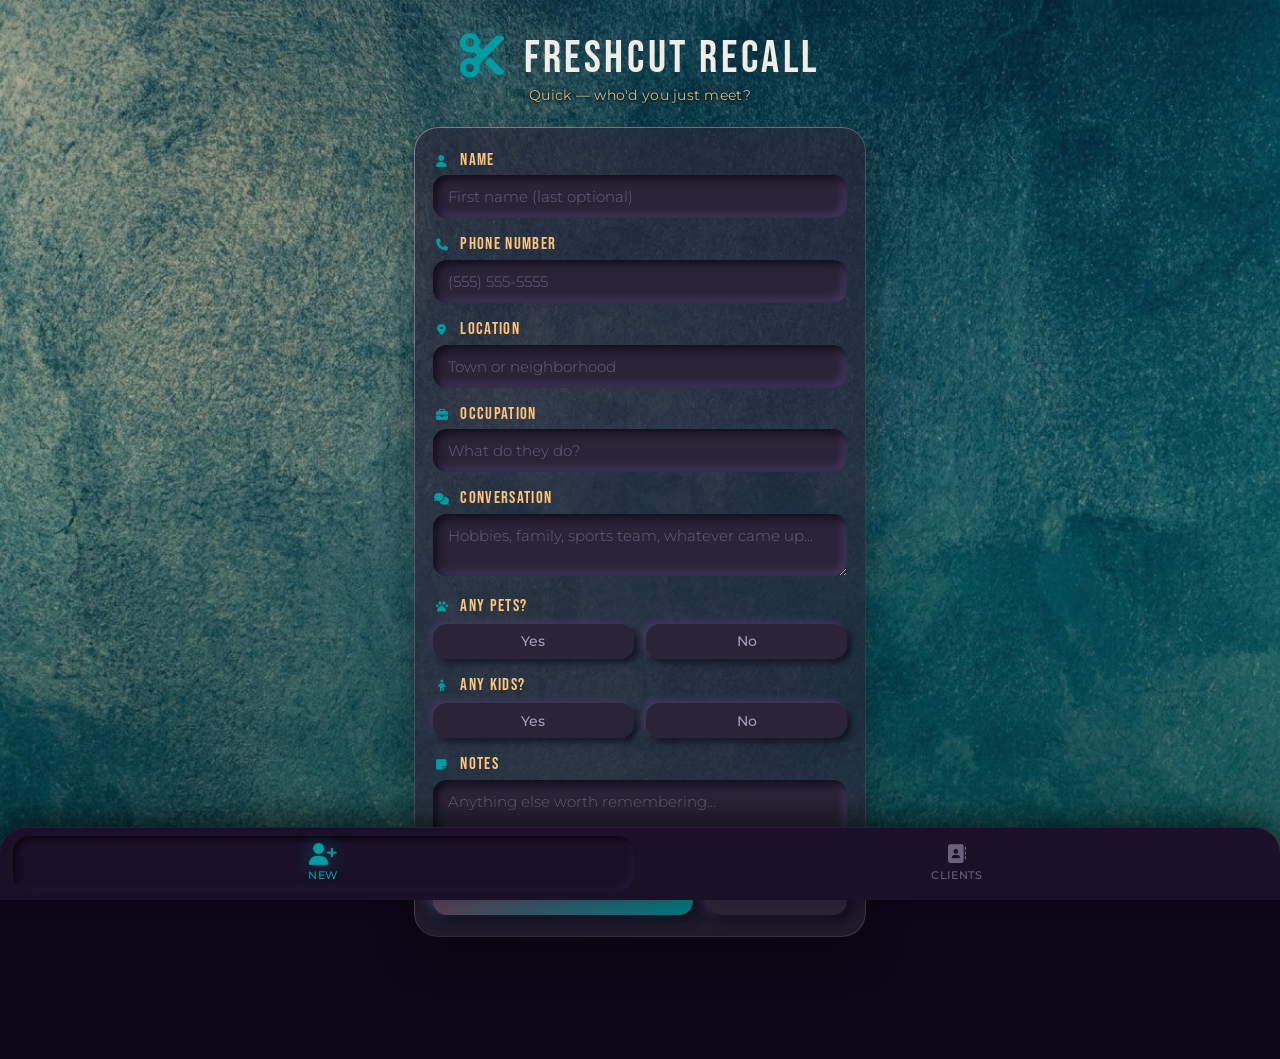
==== commit 5c1def97: "Occupation replaces Hair Type; sample clients on first launch - Occupation field (key: occupation) r" ====
--- a/index.html
+++ b/index.html
@@ -59,13 +59,13 @@
       </div>
 
       <div class="form-group">
-        <label for="clipperType"><i class="fas fa-ruler"></i> Hair Type / Clipper Guard</label>
-        <input type="text" id="clipperType" placeholder="e.g. 2 guard, coarse & curly" autocomplete="off" />
+        <label for="occupation"><i class="fas fa-briefcase"></i> Occupation</label>
+        <input type="text" id="occupation" placeholder="What do they do?" autocomplete="off" />
       </div>
 
       <div class="form-group">
         <label for="talkAbout"><i class="fas fa-comments"></i> Conversation</label>
-        <textarea id="talkAbout" rows="2" placeholder="Job, hobbies, sports team, whatever came up..."></textarea>
+        <textarea id="talkAbout" rows="2" placeholder="Hobbies, family, sports team, whatever came up..."></textarea>
       </div>
 
       <!-- Pets section -->
--- a/style.css
+++ b/style.css
@@ -48,6 +48,8 @@
   --n-press: inset 4px 4px 8px var(--n-sink), inset -4px -4px 8px var(--n-lift);
   --glass: rgba(42,36,56,0.67);   /* see-through cards, 67% */
   --halo: 0 1px 2px rgba(0,0,0,.9), 0 0 10px rgba(0,0,0,.75), 0 0 18px rgba(0,0,0,.5);
+  --hairline: linear-gradient(155deg, rgba(255,255,255,.32) 0%, rgba(255,255,255,.12) 35%, rgba(255,255,255,.05) 65%, rgba(255,255,255,.12) 100%);
+  --well-dark: #1A1525;           /* dark purple pressed into the lighter pop-up */
 }
 
 /* ── RESET & BASE ──────────────────────────────── */
@@ -505,7 +507,10 @@
   transition: transform 0.15s, box-shadow 0.15s;
 }
 
-/* Apple-style hairline: light catches the top-left edge and fades around the card */
+/* Apple-style hairline: light catches the top-left edge and fades around the card.
+   See-through cards use a masked ::before; solid cards (pop-up, calendar) use a border-box gradient. */
+.entry-form { position: relative; }
+.entry-form::before,
 .client-card::before {
   content: '';
   position: absolute;
@@ -513,7 +518,7 @@
   border-radius: inherit;
   padding: 0.5pt;
   pointer-events: none;
-  background: linear-gradient(155deg, rgba(255,255,255,.32) 0%, rgba(255,255,255,.12) 35%, rgba(255,255,255,.05) 65%, rgba(255,255,255,.12) 100%);
+  background: var(--hairline);
   -webkit-mask: linear-gradient(#000 0 0) content-box, linear-gradient(#000 0 0);
   -webkit-mask-composite: xor;
   mask-composite: exclude;
@@ -639,9 +644,9 @@
 }
 
 .modal-card {
-  background: linear-gradient(170deg, #1E1530 0%, #150E22 100%);
-  border: 1px solid rgba(98,55,78,0.2);
-  border-radius: var(--radius) var(--radius) 0 0;
+  background: linear-gradient(var(--charcoal), var(--charcoal)) padding-box, var(--hairline) border-box;
+  border: 0.5pt solid transparent;
+  border-radius: 24px 24px 0 0;
   width: 100%;
   max-width: 500px;
   max-height: 85vh;
@@ -649,7 +654,7 @@
   padding: 1.5rem 1.25rem 2rem;
   position: relative;
   animation: slideUp 0.3s ease;
-  box-shadow: var(--shadow-lg);
+  box-shadow: 0 -10px 40px rgba(0,0,0,0.55);
 }
 
 @keyframes slideUp {
@@ -662,7 +667,8 @@
   top: 1rem;
   right: 1rem;
   background: var(--charcoal);
-  border: 1px solid var(--border);
+  border: 0;
+  box-shadow: var(--n-raise-sm);
   width: 36px;
   height: 36px;
   border-radius: 50%;
@@ -676,9 +682,11 @@
 }
 
 .modal-close:hover {
-  background: var(--danger);
-  border-color: var(--danger);
-  color: var(--white);
+  color: var(--danger-light);
+}
+
+.modal-close:active {
+  box-shadow: var(--n-press);
 }
 
 /* ── PROFILE CONTENT ───────────────────────────── */
@@ -702,7 +710,7 @@
   font-size: 1.6rem;
   margin: 0 auto 0.6rem;
   letter-spacing: 0.05em;
-  box-shadow: 0 0 25px rgba(0,120,128,0.2), 0 0 25px rgba(98,55,78,0.2);
+  box-shadow: inset 4px 4px 9px #004E54, inset -4px -4px 9px #00A2AC, 0 0 22px var(--teal-glow);   /* pressed, like Yes */
 }
 
 .profile-name {
@@ -726,10 +734,10 @@
 }
 
 .profile-field {
-  background: rgba(42,36,56,0.6);
-  border: 1px solid var(--border);
-  border-radius: var(--radius-sm);
-  padding: 0.75rem 0.9rem;
+  background: var(--well-dark);
+  border-radius: 14px;
+  padding: 0.8rem 0.95rem;
+  box-shadow: inset 4px 4px 9px #0B0810, inset -3px -3px 8px #3A3150;   /* pressed in */
 }
 
 .profile-field-label {
@@ -765,7 +773,7 @@
   background: linear-gradient(135deg, var(--plum) 0%, var(--teal) 100%);
   color: var(--white);
   border: none;
-  border-radius: var(--radius-sm);
+  border-radius: 14px;
   font-family: 'Bebas Neue', 'Montserrat', sans-serif;
   font-size: 1rem;
   font-weight: 400;
@@ -773,7 +781,7 @@
   text-transform: uppercase;
   cursor: pointer;
   transition: all 0.2s ease;
-  box-shadow: 0 0 20px rgba(0,120,128,0.2), 0 0 20px rgba(98,55,78,0.15);
+  box-shadow: var(--n-raise), 0 0 18px rgba(0,120,128,0.25);
 }
 
 .btn-edit:hover {
@@ -782,14 +790,16 @@
 
 .btn-edit:active {
   transform: scale(0.97);
+  box-shadow: var(--n-press);
 }
 
 .btn-delete {
   flex: 1;
   padding: 0.75rem 1rem;
-  background: none;
-  border: 2px solid var(--charcoal-light);
-  border-radius: var(--radius-sm);
+  background: var(--charcoal);
+  border: 0;
+  border-radius: 14px;
+  box-shadow: var(--n-raise);
   color: var(--text-mid);
   font-size: 0.9rem;
   font-weight: 500;
@@ -798,9 +808,11 @@
 }
 
 .btn-delete:hover {
-  border-color: var(--danger);
   color: var(--danger-light);
-  background: rgba(192,57,43,0.1);
+}
+
+.btn-delete:active {
+  box-shadow: var(--n-press);
 }
 
 /* ── TOAST NOTIFICATION ────────────────────────── */
@@ -853,7 +865,8 @@
   background: var(--danger);
   color: var(--white);
   border: none;
-  border-radius: var(--radius-sm);
+  border-radius: 14px;
+  box-shadow: var(--n-raise-sm);
   font-size: 0.85rem;
   font-weight: 600;
   cursor: pointer;
@@ -868,8 +881,9 @@
   padding: 0.6rem 1.5rem;
   background: var(--charcoal);
   color: var(--text-mid);
-  border: 1px solid var(--border);
-  border-radius: var(--radius-sm);
+  border: 0;
+  border-radius: 14px;
+  box-shadow: var(--n-raise-sm);
   font-size: 0.85rem;
   font-weight: 500;
   cursor: pointer;
@@ -925,10 +939,11 @@
   top: calc(100% + 10px);
   left: 0;
   right: 0;
-  background: var(--charcoal);
+  background: linear-gradient(var(--charcoal), var(--charcoal)) padding-box, var(--hairline) border-box;
+  border: 0.5pt solid transparent;
   border-radius: 20px;
   padding: 0.9rem 0.8rem 0.7rem;
-  box-shadow: 0 20px 40px rgba(0,0,0,0.6), inset 1px 1px 0 rgba(255,255,255,0.08), inset -1px -1px 0 rgba(0,0,0,0.35);
+  box-shadow: 0 20px 40px rgba(0,0,0,0.6);
   text-align: left;
   animation: fadeIn 0.18s ease;
 }
@@ -1093,7 +1108,7 @@
     align-items: center;
   }
   .modal-card {
-    border-radius: var(--radius);
+    border-radius: 24px;
     max-height: 80vh;
   }
 }
